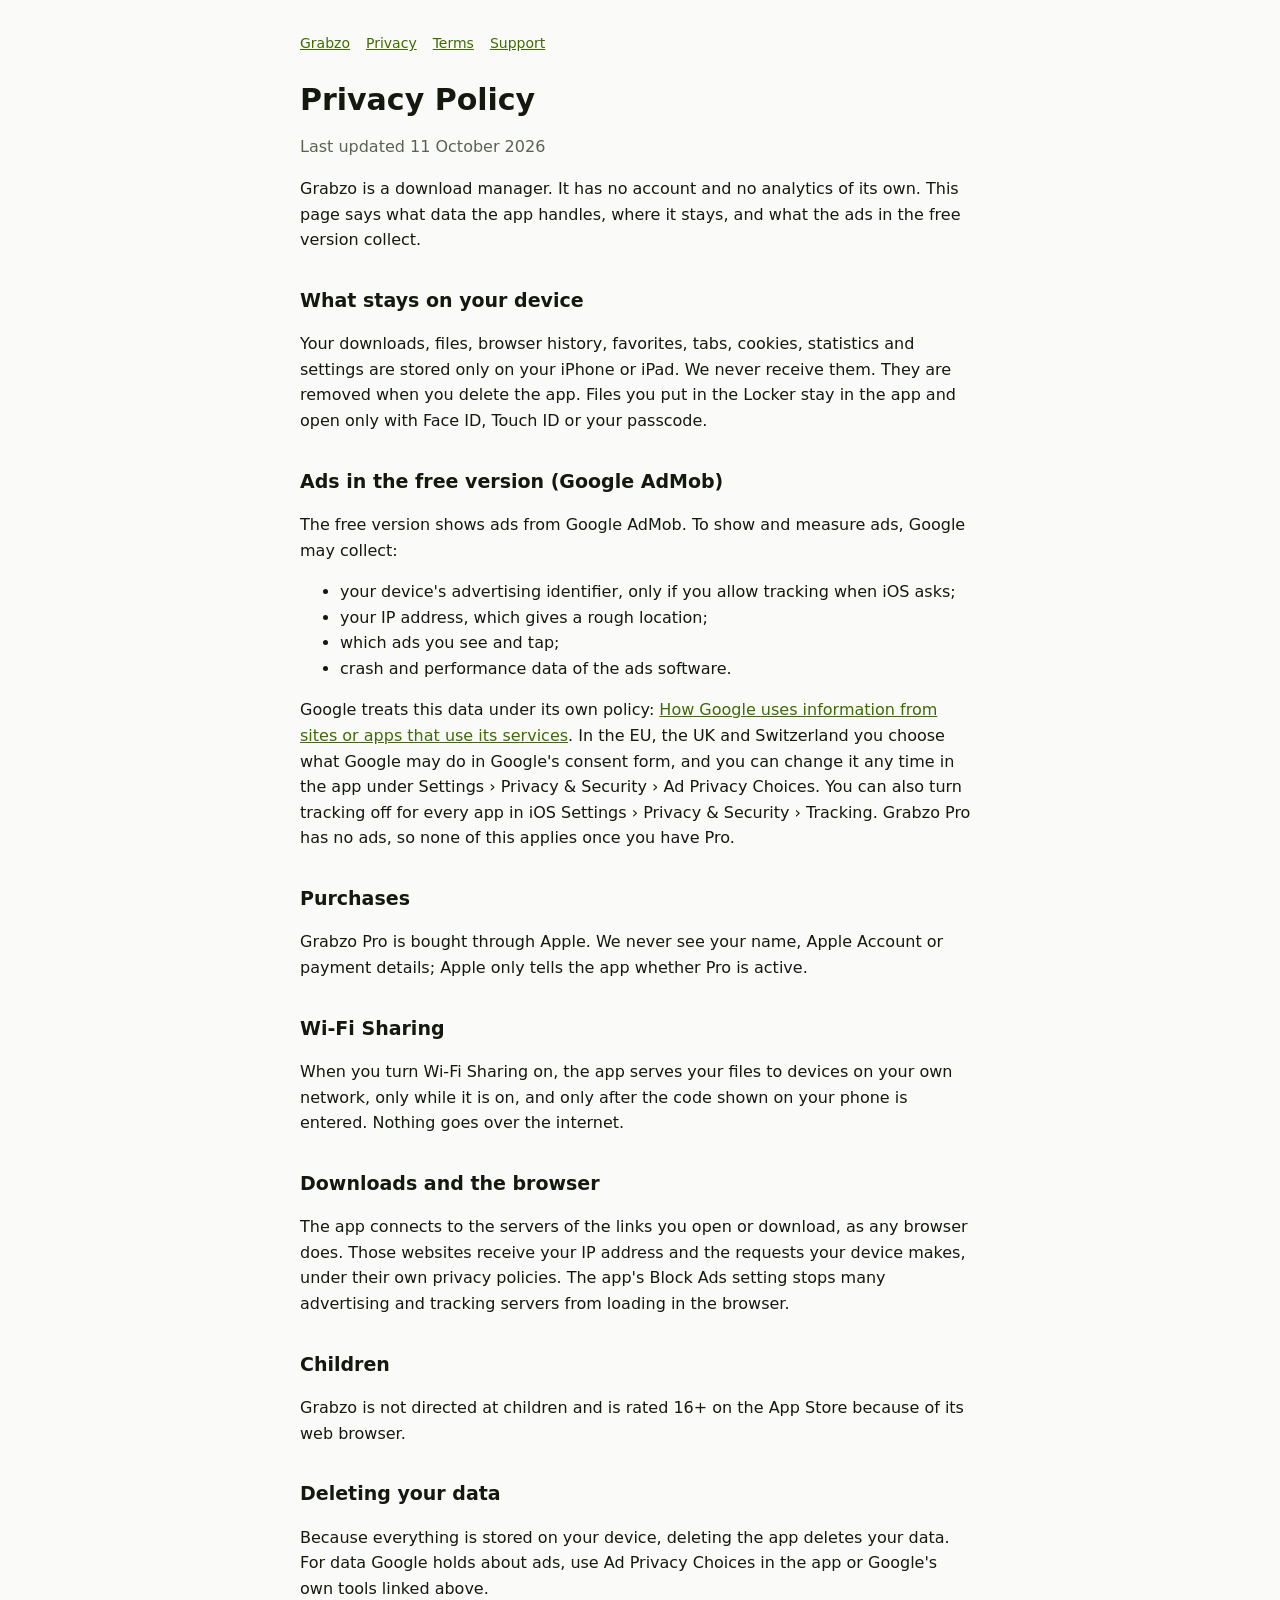
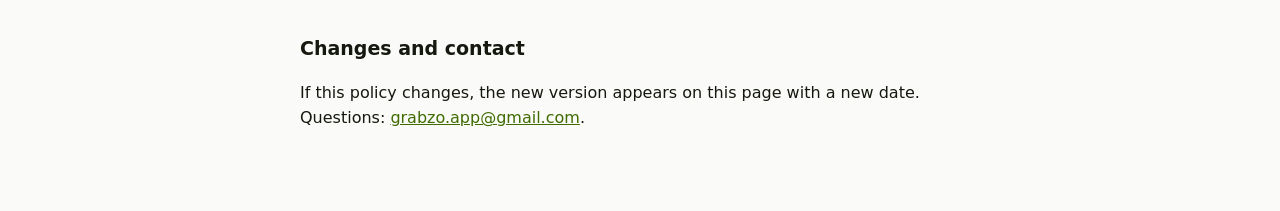
==== privacy.html @ baa3e15d "Grabzo website: home, privacy policy, terms of use, support" ====
<!doctype html>
<html lang="en"><head><meta charset="utf-8"><meta name="viewport" content="width=device-width,initial-scale=1">
<title>Grabzo · Privacy Policy</title><link rel="stylesheet" href="style.css"></head>
<body><main>
<nav><a href="index.html">Grabzo</a><a href="privacy.html">Privacy</a><a href="terms.html">Terms</a><a href="support.html">Support</a></nav>
<h1>Privacy Policy</h1>
<p class="muted">Last updated 11 October 2026</p>

<p>Grabzo is a download manager. It has no account and no analytics of its own. This page says what data the app
handles, where it stays, and what the ads in the free version collect.</p>

<h2>What stays on your device</h2>
<p>Your downloads, files, browser history, favorites, tabs, cookies, statistics and settings are stored only on your
iPhone or iPad. We never receive them. They are removed when you delete the app. Files you put in the Locker stay in
the app and open only with Face ID, Touch ID or your passcode.</p>

<h2>Ads in the free version (Google AdMob)</h2>
<p>The free version shows ads from Google AdMob. To show and measure ads, Google may collect:</p>
<ul>
  <li>your device's advertising identifier, only if you allow tracking when iOS asks;</li>
  <li>your IP address, which gives a rough location;</li>
  <li>which ads you see and tap;</li>
  <li>crash and performance data of the ads software.</li>
</ul>
<p>Google treats this data under its own policy: <a href="https://policies.google.com/technologies/partner-sites">How Google uses information from sites or apps that use its services</a>.
In the EU, the UK and Switzerland you choose what Google may do in Google's consent form, and you can change it any
time in the app under Settings › Privacy &amp; Security › Ad Privacy Choices. You can also turn tracking off for every
app in iOS Settings › Privacy &amp; Security › Tracking. Grabzo Pro has no ads, so none of this applies once you
have Pro.</p>

<h2>Purchases</h2>
<p>Grabzo Pro is bought through Apple. We never see your name, Apple Account or payment details; Apple only tells
the app whether Pro is active.</p>

<h2>Wi-Fi Sharing</h2>
<p>When you turn Wi-Fi Sharing on, the app serves your files to devices on your own network, only while it is on, and
only after the code shown on your phone is entered. Nothing goes over the internet.</p>

<h2>Downloads and the browser</h2>
<p>The app connects to the servers of the links you open or download, as any browser does. Those websites receive your
IP address and the requests your device makes, under their own privacy policies. The app's Block Ads setting stops
many advertising and tracking servers from loading in the browser.</p>

<h2>Children</h2>
<p>Grabzo is not directed at children and is rated 16+ on the App Store because of its web browser.</p>

<h2>Deleting your data</h2>
<p>Because everything is stored on your device, deleting the app deletes your data. For data Google holds about ads,
use Ad Privacy Choices in the app or Google's own tools linked above.</p>

<h2>Changes and contact</h2>
<p>If this policy changes, the new version appears on this page with a new date. Questions: <a href="mailto:grabzo.app@gmail.com">grabzo.app@gmail.com</a>.</p>
</main></body></html>
---- style.css ----
:root{--bg:#fafbf8;--fg:#15180f;--muted:#5b6253;--line:#dde1d5;--accent:#3f6b00;color-scheme:light}
@media (prefers-color-scheme:dark){:root{--bg:#101210;--fg:#eceee8;--muted:#9ca393;--line:#2a2e26;--accent:#b8f34a;color-scheme:dark}}
body{background:var(--bg);color:var(--fg);font:16px/1.6 -apple-system,system-ui,sans-serif;margin:0;padding:32px 16px 64px}
main{max-width:680px;margin:0 auto}
h1{font-size:30px;line-height:1.2;margin:0 0 4px}
h2{font-size:19px;margin:32px 0 6px}
p,li{max-width:66ch}
.muted{color:var(--muted)}
a{color:var(--accent)}
nav{display:flex;gap:16px;margin-bottom:28px;font-size:14px}
hr{border:0;border-top:1px solid var(--line);margin:32px 0}
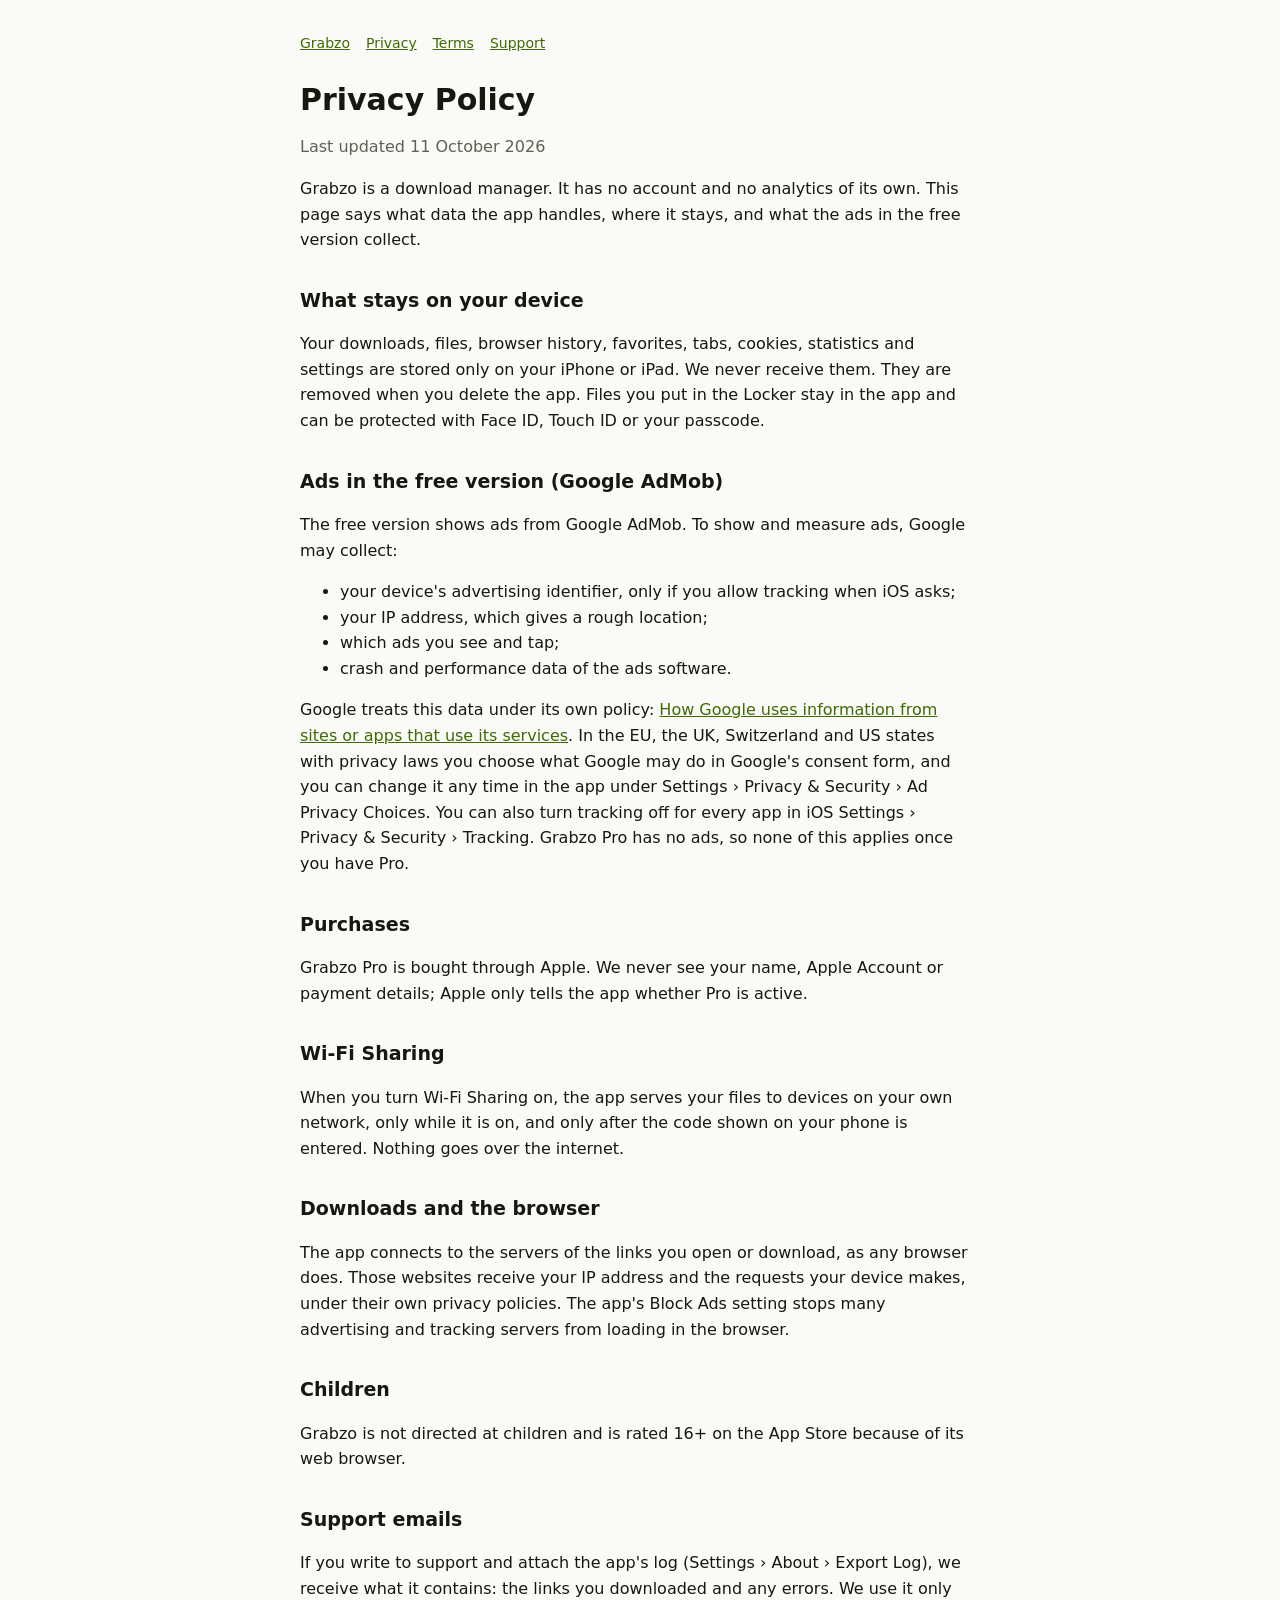
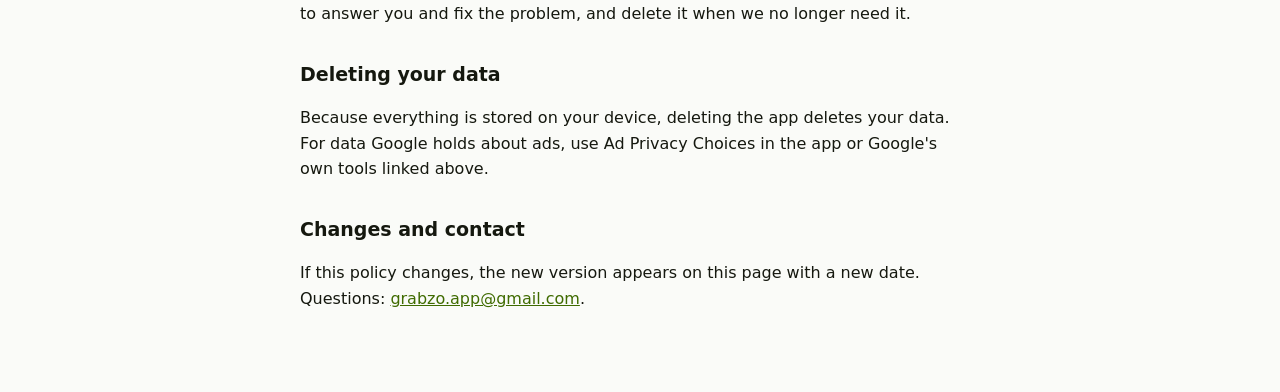
==== commit 28dc1554: "Privacy: Locker protection is optional, US state privacy laws, support emails with logs" ====
--- a/privacy.html
+++ b/privacy.html
@@ -12,7 +12,7 @@
 <h2>What stays on your device</h2>
 <p>Your downloads, files, browser history, favorites, tabs, cookies, statistics and settings are stored only on your
 iPhone or iPad. We never receive them. They are removed when you delete the app. Files you put in the Locker stay in
-the app and open only with Face ID, Touch ID or your passcode.</p>
+the app and can be protected with Face ID, Touch ID or your passcode.</p>
 
 <h2>Ads in the free version (Google AdMob)</h2>
 <p>The free version shows ads from Google AdMob. To show and measure ads, Google may collect:</p>
@@ -23,7 +23,7 @@
   <li>crash and performance data of the ads software.</li>
 </ul>
 <p>Google treats this data under its own policy: <a href="https://policies.google.com/technologies/partner-sites">How Google uses information from sites or apps that use its services</a>.
-In the EU, the UK and Switzerland you choose what Google may do in Google's consent form, and you can change it any
+In the EU, the UK, Switzerland and US states with privacy laws you choose what Google may do in Google's consent form, and you can change it any
 time in the app under Settings › Privacy &amp; Security › Ad Privacy Choices. You can also turn tracking off for every
 app in iOS Settings › Privacy &amp; Security › Tracking. Grabzo Pro has no ads, so none of this applies once you
 have Pro.</p>
@@ -44,6 +44,8 @@
 <h2>Children</h2>
 <p>Grabzo is not directed at children and is rated 16+ on the App Store because of its web browser.</p>
 
+<h2>Support emails</h2>
+<p>If you write to support and attach the app's log (Settings › About › Export Log), we receive what it contains: the links you downloaded and any errors. We use it only to answer you and fix the problem, and delete it when we no longer need it.</p>
 <h2>Deleting your data</h2>
 <p>Because everything is stored on your device, deleting the app deletes your data. For data Google holds about ads,
 use Ad Privacy Choices in the app or Google's own tools linked above.</p>
